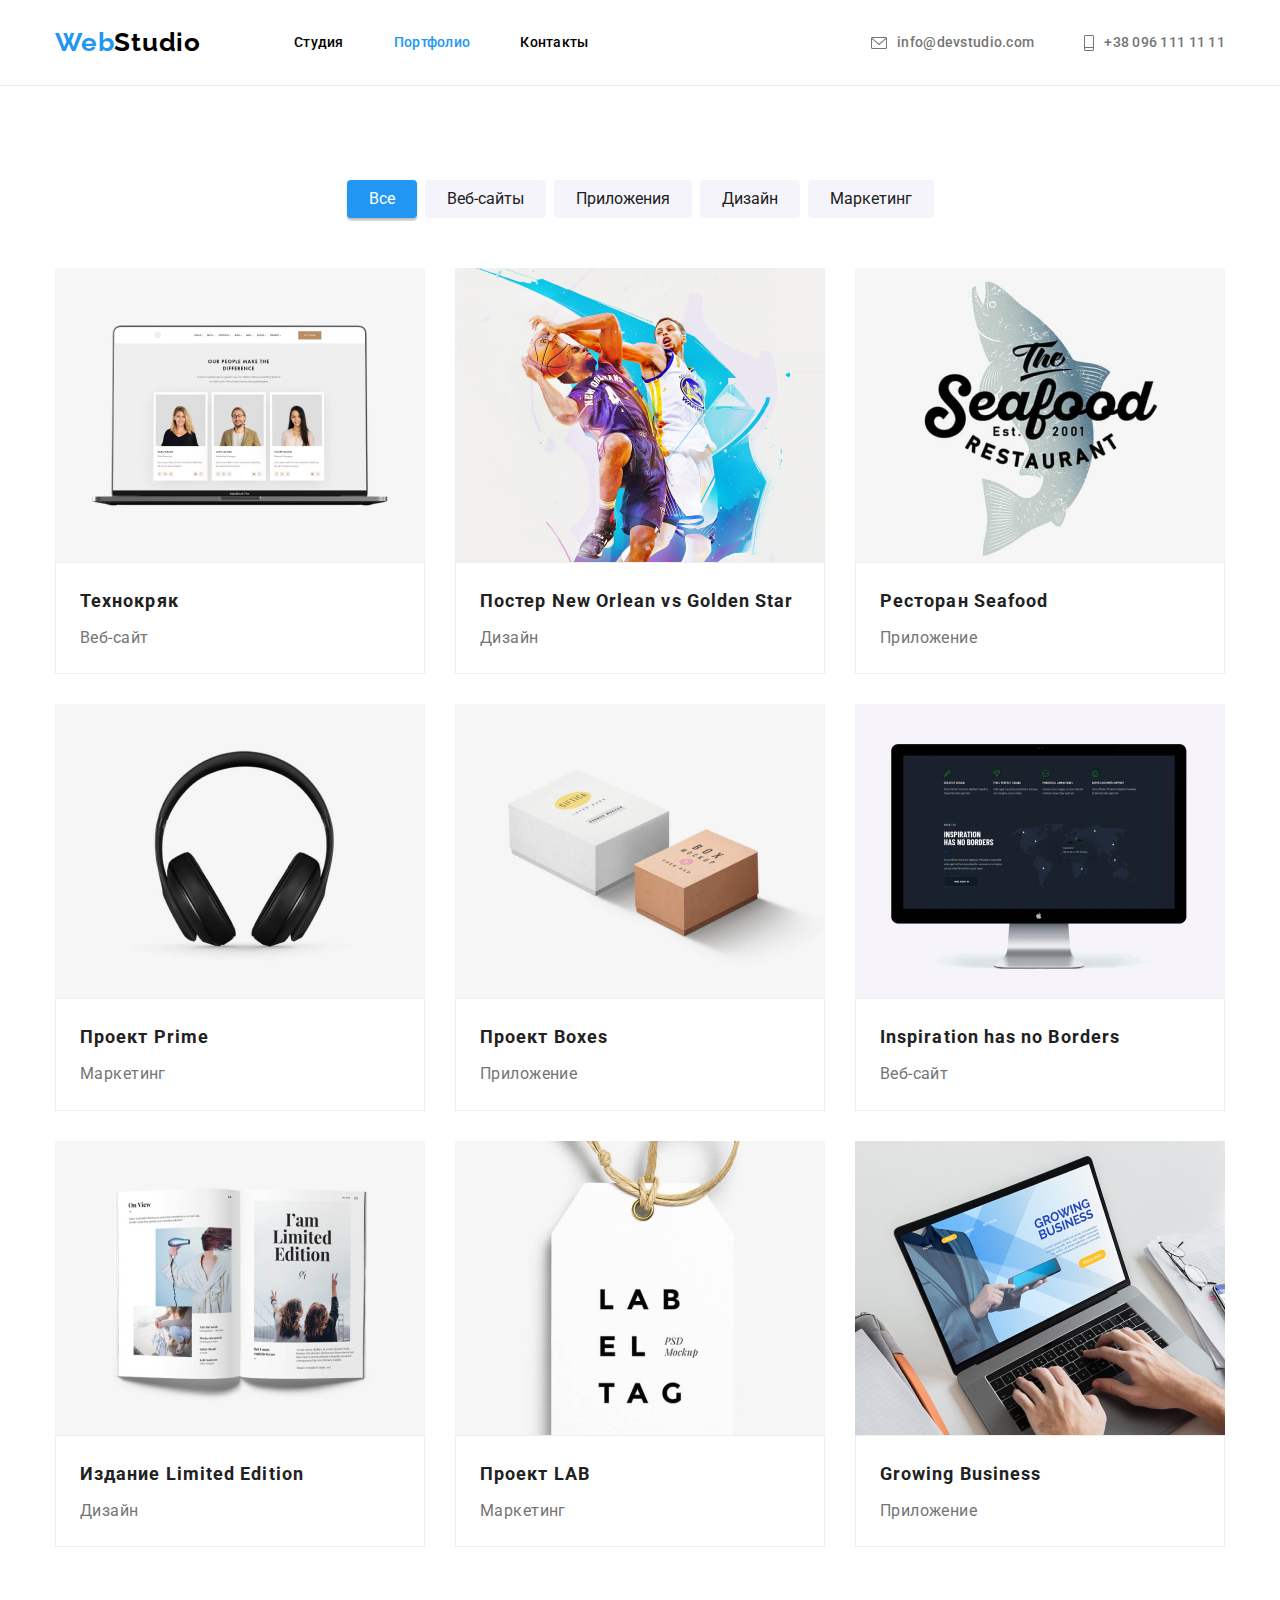
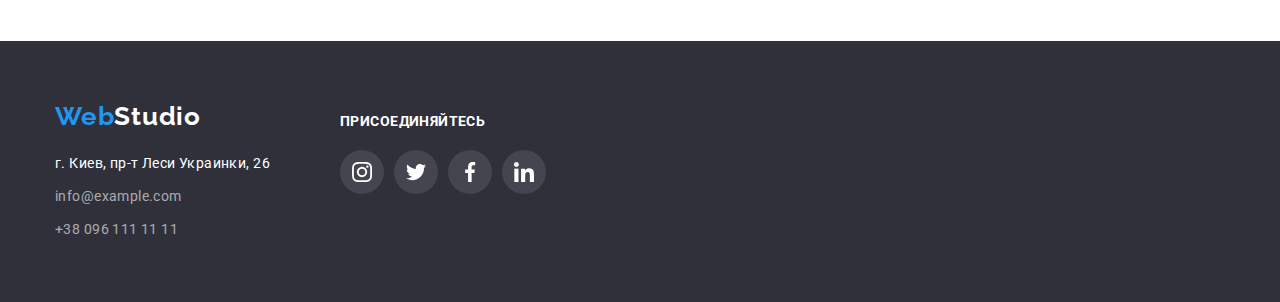
==== portfolio.html @ 5718f46b "Initial commit" ====
<!DOCTYPE html>
<html lang="ru">
  <head>
    <meta charset="UTF-8" />
    <meta http-equiv="X-UA-Compatible" content="IE=edge" />
    <meta name="viewport" content="width=device-width, initial-scale=1.0" />
    <title>Портфолио</title>
    <link rel="preconnect" href="https://fonts.googleapis.com" />
    <link rel="preconnect" href="https://fonts.gstatic.com" crossorigin />
    <link
      href="https://fonts.googleapis.com/css2?family=Raleway:wght@700&family=Roboto:wght@400;500;700;900&display=swap"
      rel="stylesheet"
    />
    <link rel="stylesheet" href="./css/modern-normalize-main/modern-normalize.css" />
    <link rel="stylesheet" href="./css/styles.css" />
  </head>
  <body>
    <header class="page-header">
      <div class="container">
        <div class="nav-container">
          <nav class="header-nav">
            <a class="logo-link" href="./index.html">Web<span class="logo-studio">Studio</span></a>
            <ul class="list-nav">
              <li class="item-nav-first"><a class="link-header" href="./index.html">Студия</a></li>
              <li class="item-nav">
                <a class="link-header current" href="./portfolio.html">Портфолио</a>
              </li>
              <li class="item-nav"><a class="link-header" href="/">Контакты</a></li>
            </ul>
          </nav>
          <ul class="list-contact">
            <li class="item-contact-first">
              <a class="link-contact" href="emailto:info@devstudio.com">
                <svg class="contact-mail-icon">
                  <use href="./images/icons/icons.svg#icon-mail"></use>
                </svg>
                info@devstudio.com
              </a>
            </li>
            <li class="item-contact">
              <a class="link-contact" href="tel:+380961111111">
                <svg class="contact-phone-icon">
                  <use href="./images/icons/icons.svg#icon-phone"></use>
                </svg>
                +38 096 111 11 11</a
              >
            </li>
          </ul>
        </div>
      </div>
    </header>
    <main>
      <section class="section portfolio-section">
        <div class="container">
          <h1 class="visually-hidden">Наши Услуги</h1>
          <ul class="button-list">
            <li class="button-item">
              <button class="button-portfolio active" type="button">Все</button>
            </li>
            <li class="button-item">
              <button class="button-portfolio" type="button">Веб-сайты</button>
            </li>
            <li class="button-item">
              <button class="button-portfolio" type="button">Приложения</button>
            </li>
            <li class="button-item">
              <button class="button-portfolio" type="button">Дизайн</button>
            </li>
            <li class="button-item-last">
              <button class="button-portfolio" type="button">Маркетинг</button>
            </li>
          </ul>
          <ul class="service">
            <li class="service-card">
              <a  class="servise-card-button" href="">
                <img
                  class="image img-service"
                  src="./images/persh.jpg"
                  alt="techno_kriak"
                  width="370"
                  height="294"
                />
                <div class="service-description">
                  <h2 class="service-title">Технокряк</h2>
                  <p class="service-text">Веб-сайт</p>
                </div>
              </a>
            </li>

            <li class="service-card">
              <a  class="servise-card-button" href="">
                <img
                  class="image img-service"
                  src="./images/drugii.jpg"
                  alt="poster"
                  width="370"
                  height="294"
                />
                <div class="service-description">
                  <h2 class="service-title">Постер New Orlean vs Golden Star</h2>
                  <p class="service-text">Дизайн</p>
                </div>
              </a>
            </li>

            <li class="service-card">
              <a  class="servise-card-button" href="">
                <img
                  class="image img-service"
                  src="./images/tretii.jpg"
                  alt="restoran"
                  width="370"
                  height="294"
                />
                <div class="service-description">
                  <h2 class="service-title">Ресторан Seafood</h2>
                  <p class="service-text">Приложение</p>
                </div>
              </a>
            </li>

            <li class="service-card">
              <a  class="servise-card-button" href="">
                <img
                  class="image img-service"
                  src="./images/chetvert.jpg"
                  alt="prime"
                  width="370"
                  height="294"
                />
                <div class="service-description">
                  <h2 class="service-title">Проект Prime</h2>
                  <p class="service-text">Маркетинг</p>
                </div>
              </button>
            </li>

            <li class="service-card">
              <a  class="servise-card-button" href="">
                <img
                  class="image img-service"
                  src="./images/piatii.jpg"
                  alt="boxes"
                  width="370"
                  height="294"
                />
                <div class="service-description">
                  <h2 class="service-title">Проект Boxes</h2>
                  <p class="service-text">Приложение</p>
                </div>
              </a>
            </li>

            <li class="service-card">
              <a  class="servise-card-button" href="">
                <img
                  class="image img-service"
                  src="./images/shostii.jpg"
                  alt="web_site"
                  width="370"
                  height="294"
                />
                <div class="service-description">
                  <h2 class="service-title">Inspiration has no Borders</h2>
                  <p class="service-text">Веб-сайт</p>
                </div>
              </a>
            </li>

            <li class="service-card">
              <a  class="servise-card-button" href="">
                <img
                  class="image img-service"
                  src="./images/sim.jpg"
                  alt="magasine"
                  width="370"
                  height="294"
                />
                <div class="service-description">
                  <h2 class="service-title">Издание Limited Edition</h2>
                  <p class="service-text">Дизайн</p>
                </div>
              </a>
            </li>

            <li class="service-card">
              <a  class="servise-card-button" href="">
                <img
                  class="image img-service"
                  src="./images/osim.jpg"
                  alt="marketing"
                  width="370"
                  height="294"
                />
                <div class="service-description">
                  <h2 class="service-title">Проект LAB</h2>
                  <p class="service-text">Маркетинг</p>
                </div>
              </a>
            </li>

            <li class="service-card">
              <a  class="servise-card-button" href="">
                <img
                  class="image img-service"
                  src="./images/dev.jpg"
                  alt="app"
                  width="370"
                  height="294"
                />
                <div class="service-description">
                  <h2 class="service-title">Growing Business</h2>
                  <p class="service-text">Приложение</p>
                </div>
              </a>
            </li>
          </ul>
        </div>
      </section>
    </main>
    <footer>
      <div class="container">
        <div class="footer-section">
          <div class="adress-footer">
            <a class="logo-link" href="./index.html"
              >Web<span class="logo-studio-footer">Studio</span></a
            >
            <address>
              <ul class="footer-list">
                <li class="footer-item">
                  <a
                    class="footer-link addreses"
                    href="https://bit.ly/3pXMvUd"
                    target="_blank"
                    rel="noopener noreferrer"
                    >г. Киев, пр-т Леси Украинки, 26</a
                  >
                </li>
                <li class="footer-item">
                  <a class="footer-link" href="mailto:info@devstudio.com">info@example.com</a>
                </li>
                <li class="footer-item-contact">
                  <a class="footer-link" href="tel:+380961111111">+38 096 111 11 11</a>
                </li>
              </ul>
            </address>
          </div>
          <div class="footer-join">
            <p class="text-join">присоединяйтесь</p>
            <ul class="list-join-icon">
              <li class="item-join-icon-first">
                <a class="link-join-icon" href="">
                  <svg class="media-icon-join">
                    <use href="./images/icons/icons.svg#icon-instagram"></use>
                  </svg>
                </a>
              </li>
              <li class="item-join-icon">
                <a class="link-join-icon" href="">
                  <svg class="media-icon-join">
                    <use href="./images/icons/icons.svg#icon-twitter"></use>
                  </svg>
                </a>
              </li>
              <li class="item-join-icon">
                <a class="link-join-icon" href="">
                  <svg class="media-icon-join">
                    <use href="./images/icons/icons.svg#icon-facebook"></use>
                  </svg>
                </a>
              </li>
              <li class="item-join-icon">
                <a class="link-join-icon" href="">
                  <svg class="media-icon-join">
                    <use href="./images/icons/icons.svg#icon-linkedin"></use>
                  </svg>
                </a>
              </li>
            </ul>
          </div>
        </div>
      </div>
    </footer>
  </body>
</html>
---- css/styles.css ----
/* main */
:root {
    --primary-background-color: #ffffff;
    --secondary-background-color: #f5f4fa;
    --primary-text-color: #757575;
    --secondary-text-color: #212121;
    --accent: #2196f3;
    --button-hover: #188ce8;
    --logo-color: #000000;
    --invert-text-color: #ffffff;
    --third-text-color: rgba(255, 255, 255, 0.6);
    --third-background-color: #2f303a;
  }
body{
    background-color: var(--invert-text-color);
    font-family: 'Roboto', sans-serif;
    font-size: 14px;
    line-height: 1.2;
    letter-spacing: 0.03em;
}
.visually-hidden {
    position: absolute;
    width: 1px;
    height: 1px;
    margin: -1px;
    border: 0;
    padding: 0;
    
    white-space: nowrap;
    clip-path: inset(100%);
    clip: rect(0 0 0 0);
    overflow: hidden;
  }
  .container{
    width: 1200px;
    margin-left: auto;
    margin-right: auto;
    padding-left: 15px;
    padding-right: 15px;
  }
h1, h2, h3, h4, h5, h6, p {
	margin-top: 0;
}
.image {
	display: block;
	max-width: 100%;
	height: auto;
}
html {
	box-sizing: border-box;
}
*,
*::after,
*::before {
	box-sizing: inherit;
}
.section{
  padding-top: 94px;
  padding-bottom: 94px;
}
  /* header */
  header{
    border-bottom: 1px solid #ECECEC;
  }
  .nav-container{
    display: flex;
    align-items: center;
  }
  .header-nav{
    display: flex;
    margin: 0;
  }
.logo-link{
    font-family: 'Raleway';
    font-style: normal;
    font-weight: 700;
    font-size: 26px;
    line-height: 1.19;
    letter-spacing: 0.03em;
    color: var(--accent);
    text-decoration: none;
}
.logo-studio{
    color: var(--logo-color);
}
.list-nav{
  list-style: none;
  display: flex;
  margin: 0;
  margin-left: 93px;
  align-items: center;
  list-style: none;
	padding-left: 0;
}
.item-nav-first{
  margin: 0;
}
.item-nav{
  margin-left: 50px;
}
.item-nav .current {
  color: var(--accent);
}
.item-nav-first .current {
  color: var(--accent);
}
.link-header {
  text-decoration: none;
  color: var(--secondary-text-color);
  font-weight: 500;
  line-height: 1.5;
  letter-spacing: 0.02em;
	color: inherit;
  padding-top: 32px;
  padding-bottom: 32px;
}
.link-header:hover, 
.link-header:focus {
  color: var(--accent);
}
.list-contact{
  list-style: none;
	padding-left: 0;
	margin: 0;
  display: flex;
  margin-left: auto;
 }
.item-contact{
 margin-left: 50px;
}
.item-contact-first{
  margin-left: 0;
}

.link-contact{
  color:  var(--primary-text-color);
  line-height: 1.5;
  font-weight: 500;
  letter-spacing: 0.02em;
  text-decoration: none;
  padding-top: 32px;
  padding-bottom: 32px;
  display: flex;
  align-items: center;
}
.contact-mail-icon{
  width: 16px;
  height: 12px;
  fill: var(--primary-text-color) ;
  margin-right: 10px;
}
.contact-phone-icon{
  width: 10px;
  height: 16px;
  fill: var(--primary-text-color);
  margin-right: 10px;
}
.link-contact:hover .contact-mail-icon,
.link-contact:focus .contact-mail-icon{
  fill: var(--accent);
}
.link-contact:hover .contact-phone-icon,
.link-contact:focus .contact-phone-icon{
  fill: var(--accent);
}
.link-contact:hover,
.link-contact:focus {
  color: var(--accent);
}
/* studia */
.main-page {
    background-image: linear-gradient(to right, rgba(47, 48, 58, 0.4), rgba(47, 48, 58, 0.4)), url(../images/main1.jpg) ;
    height: 600px;
    max-width: 1600px;
    text-align: center;
    padding: 200px 0;
    margin: 0 auto;
    background-size: auto;


}
.main-title {
    font-weight: 900;
    font-size: 44px;
    line-height: 1.36;
    letter-spacing: 0.06em;
    text-transform: uppercase;
    color: var(--primary-background-color);
    margin-bottom: 30px; 
    margin-left: auto;
    margin-right: auto;
    width: 696px;
 
}
.support {
    background-color: var(--button-hover);
    box-shadow: 0px 4px 4px rgba(0, 0, 0, 0.15);
    font-size: 16px;
    line-height: 1.9;
    color: #FFFFFF;
    cursor: pointer;
    display: inline-block;
    text-align: center;
    justify-content: center;
    padding: 10px 32px ;
    letter-spacing: 0.06em;
    border-radius: 4px;
    border: 0;
    min-width: 13px;

}

.facts-list {
  list-style: none;
  display: flex;
  margin: 0;
  padding-left: 0;
  align-items: center;
  justify-content: space-between;
}
.facts-item{
  width: 270px;
}
.facts-item::before{
  content: " ";
  display: block;
  height: 120px;
  background-color: rgba(245, 244, 250, 1);
  background-position: center;
  background-repeat: no-repeat;
  background-size: 70px;
  border-radius: 4px;
  margin-bottom: 30px;
}
.facts-item:nth-child(1)::before{
  background-image: url(../images/antenna\ 1.png);
}
.facts-item:nth-child(2)::before{
  background-image: url(../images/clock\ 1.png);
}
.facts-item:nth-child(3)::before{
  background-image: url(../images/diagram\ 1.png);
}
.facts-item:nth-child(4)::before{
  background-image: url(../images/astro.png);
}

.facts-title {
    font-size: 14px;
    line-height: 1.1;
    text-transform: uppercase;
    color: var(--secondary-text-color);
    margin-bottom: 10px;
}
.facts-text{
    line-height: 1.71;
    color: var(--primary-text-color);
    margin: 0;
}
.presentation{
  padding-top: 0;
  text-align: center;
  align-items: center;
}
.section-title{
  margin-bottom: 50px;
  font-size: 36px;
  line-height: 1.2;
  text-align: center;
  color:var(--secondary-text-color);

}
.list-presentation{
  display: flex;
  text-decoration: none;
  padding-left: 0%;
  margin-top: -30px;
  margin-left: -30px;
  margin-bottom: 0;
}
.item-presentation{
  list-style: none;
  display: inline-block;
  margin-top: 30px;
  margin-left: 30px;
  flex-basis: calc((100% - 60px) / 3);
}
.team{
  text-align: center;
  align-items: center;
  background-color: var(--secondary-background-color);
  
}
.list-team{
  text-decoration: none;
  display: flex;
  padding-left: 0%;
  margin-top: -30px;
  margin-left: -30px;
  margin-bottom: 0;
}
.team-text{
  padding-top: 30px;
  padding-bottom: 30px;
}

.team-card{
    list-style: none;
    background: var(--primary-background-color);
    box-shadow: 0px 1px 3px rgba(0, 0, 0, 0.12), 0px 1px 1px rgba(0, 0, 0, 0.14),
      0px 2px 1px rgba(0, 0, 0, 0.2);
    border-radius: 0px 0px 4px 4px;
    display: inline-block;
    justify-content: space-between;
    margin-top: 30px;
    margin-left: 30px;
    flex-basis: calc((100% - 120px) / 4);
}
.team-name {
    font-weight: 500;
    font-size: 16px;
    line-height: 1.2;
    text-align: center;
    margin-bottom: 4px;
  }
  
.team-desc {
    font-size: 16px;
    line-height: 1.2;
    text-align: center;
    margin: 0;
    color: var(--primary-text-color);
    margin-bottom: 16px;
  }
  .list-team-icon{
    list-style: none;
    display: flex;
    padding-left: 0;
    margin: 0;
    justify-content: center;
}
  .media-icon-team{
    width: 20px;
    height: 20px;
    fill: #AFB1B8;
  }
  .item-team-icon-first{
    margin-left: 0;
  }
  .item-team-icon{
    margin-left: 10px;
  }
  .link-team-icon{
  display: flex;
  justify-content: center;
  align-items: center;
  width: 44px;
  height: 44px;
  background-color:  #FFFFFF;
  border-radius: 50%;
}
  .link-team-icon:hover .media-icon-team,
  .link-team-icon:focus .media-icon-team{
    background-color: var(--accent);
    fill: #FFFFFF;
  }
  .link-team-icon:hover,
  .link-team-icon:focus{
    background-color: var(--accent);
  }
.list-clients{
  display: flex;
  align-items: center;
  justify-content: center;
  list-style: none;
	padding-left: 0;
  margin: 0;
}
.item-clients{
  margin-left: 30px;
}
.item-clients-first{
  margin: 0;
}
.link-clients{
  border: 1px solid #AFB1B8;
  border-radius: 4px;
  background-color: var(--primary-background-color);
  display: flex;
  justify-content: center;
  align-items: center;
  width: 170px;
  height: 92px;
  

}
.link-clients:hover .icon-clients,
.link-clients:focus .icon-clients {
  cursor: pointer;
  fill: var(--accent);
}

.link-clients:hover,
.link-clients:focus
{
  cursor: pointer;
  border: 1px solid var(--accent);
}

.icon-clients{
  height: 60px;
  width: 106px;
  padding: 0;
  fill: #AFB1B8;
  background-color: var(--primary-background-color);
}

  /* footer */
  footer{
    background: var(--third-background-color);
    padding-top: 60px;
    padding-bottom: 60px;
    border-bottom: var(--accent);

  }
  .footer-section{
    display: inline-flex;
  }

  .logo-studio-footer{
    color: var(--invert-text-color);
  }
  address{
    font-style: normal;
    margin-top: 20px;
  }
  .footer-list{
    padding-left: 0;
    margin: 0;
    list-style: none;
  }
  .footer-item{
    list-style: none;
    margin-bottom: 9px;
  }
  .footer-item-contact{
    margin-bottom: 0;
  }
  .footer-link{
    text-decoration: none;
    line-height: 1.7;
    color:   rgba(255, 255, 255, 0.6);
  }
  .footer-link:hover,
  .footer-link:focus{
    color: var(--accent);
  }
.addreses{
  color: var(--invert-text-color);
}
.footer-join{
  list-style: none;
  margin-left: 70px;
  margin-top: 12px;
}
.list-join-icon{
  list-style: none;
  display: flex;
  padding-left: 0;
  margin: 0;

}
.text-join{
    font-weight: 700;
    line-height: 1.2; 
    color: var(--invert-text-color);
    margin-bottom: 20px;
    vertical-align: top;
    text-transform: uppercase;
}
.list-join-icon{
  display: flex;
}
.link-join-icon{
  display: flex;
  justify-content: center;
  align-items: center;
  width: 44px;
  height: 44px;
  background-color:  rgba(255, 255, 255, 0.1);
  border-radius: 50%;
}
.link-join-icon:hover,
.link-join-icon:focus{
  background-color: var(--accent);
}
.media-icon-join{
  width: 20px;
  height: 20px;
  fill: #FFFFFF;
}
.item-join-icon{
 margin-left: 10px;
}
.item-join-icon-first{
  margin-left: 0;
}

.link-join-icon:hover .media-icon-join,
.link-join-icon:focus .media-icon-join{
  background-color: var(--accent);
}

/* portfolio */
.button-list{
  display: flex;
  align-items: center;
  justify-content: center;
  list-style: none;
	padding-left: 0;
  margin: 0;
}
.button-item{
  list-style: none;
  display: inline-block;
  margin-right: 8px;
}
.button-item-last{
  margin-right: 0;
}
.button-portfolio{
    background: #F5F4FA;
    color: var(--secondary-text-color);
    font-size: 16px;
    line-height: 1.63;
    text-align: center; 
    cursor: pointer;
    border-radius: 4px;
    border: 0;
    padding: 6px 22px ;
    
}
.button-portfolio.active{
  background-color: var(--accent);
  color: var(--primary-background-color);
  box-shadow: 0px 3px 1px rgba(0, 0, 0, 0.1), 0px 1px 2px rgba(0, 0, 0, 0.08), 0px 2px 2px rgba(0, 0, 0, 0.12);
}
.button-portfolio:hover,
.button-portfolio:focus{
    background-color: var(--accent);
    color: var(--invert-text-color);
    box-shadow: 0px 3px 1px rgba(0, 0, 0, 0.1), 0px 1px 2px rgba(0, 0, 0, 0.08), 0px 2px 2px rgba(0, 0, 0, 0.12);
}
.service{
  display: flex;
  flex-wrap: wrap;
  padding-left: 0;
  margin-top: 50px;
  margin-bottom: 0;
  margin-left: 0;
  margin-right: -30px;
  margin-bottom: -30px;
}
.servise-card-button{
  cursor: pointer;
  background-color: var(--primary-background-color);
  border: none;
  padding: 0;
  text-decoration: none;
  display: block;
}
.servise-card-button:hover,
.servise-card-button:focus {
 box-shadow: 0px 1px 1px rgba(0, 0, 0, 0.12), 0px 4px 4px rgba(0, 0, 0, 0.06), 1px 4px 6px rgba(0, 0, 0, 0.16);
}
.servise-card-button:active {
  box-shadow: 0px 1px 1px rgba(0, 0, 0, 0.12), 0px 4px 4px rgba(0, 0, 0, 0.06), 1px 4px 6px rgba(0, 0, 0, 0.16);
}
.service-card {
  list-style: none;
  flex-basis: calc((100% - 90px) / 3);
  margin-right: 30px;
  margin-bottom: 30px;
  }
  .service-description{
    padding: 20px 24px;
    border: 1px solid #EEEEEE;
    justify-content: left;
  }
  .service-title {
    font-size: 18px;
    color: var(--secondary-text-color);
    line-height: 2;
    letter-spacing: 0.06em;
    margin-bottom: 4px;
  }
.service-text{
  color: var(--primary-text-color);
  font-size: 16px;
  line-height: 1.9;
  margin: 0;
}
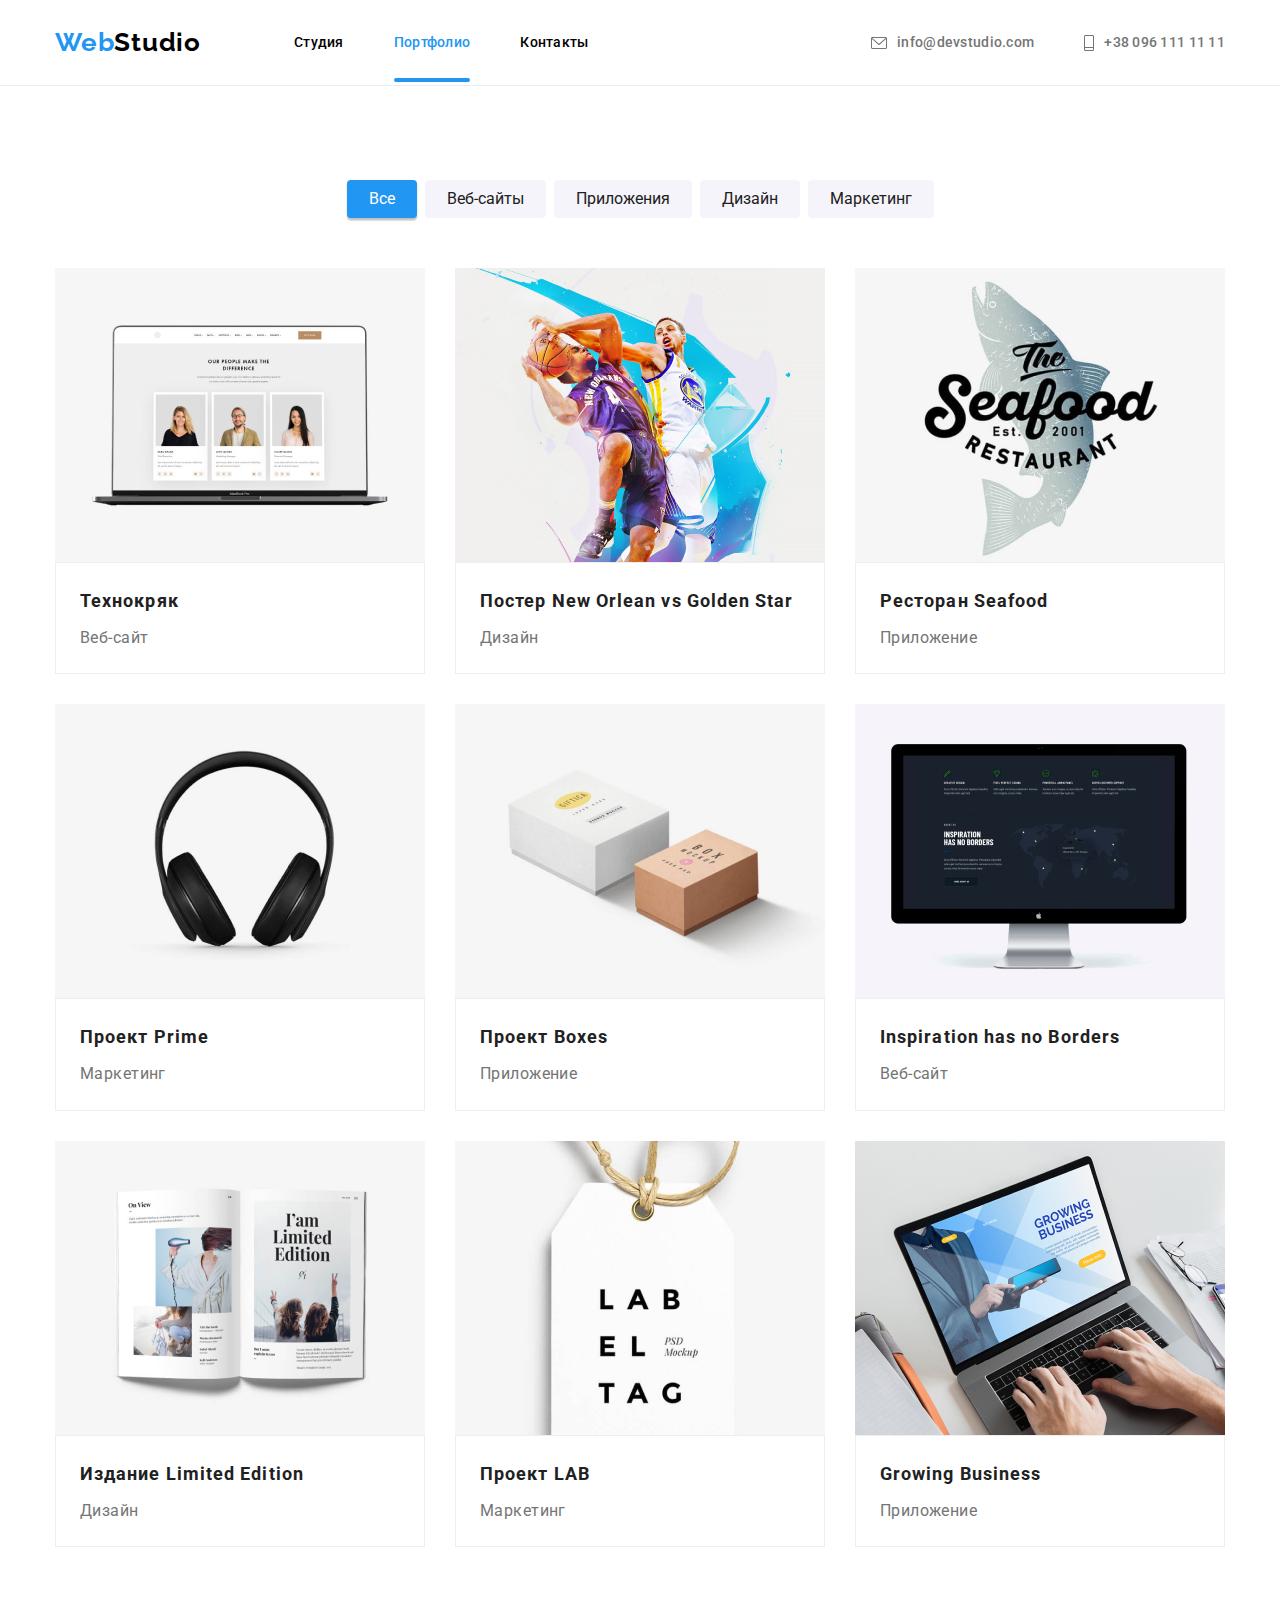
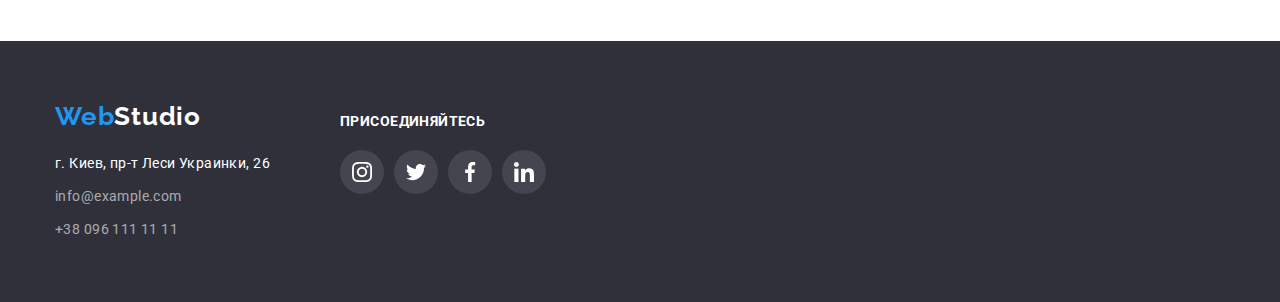
==== commit 4e252f31: "overlay, after, transition" ====
--- a/portfolio.html
+++ b/portfolio.html
@@ -73,6 +73,7 @@
           <ul class="service">
             <li class="service-card">
               <a  class="servise-card-button" href="">
+                <div class="image-overlay">
                 <img
                   class="image img-service"
                   src="./images/persh.jpg"
@@ -80,6 +81,10 @@
                   width="370"
                   height="294"
                 />
+                <div class="service-overlay">
+                  <p class="service-overlay-text"> Ресурс предлагает комплексные предложения с разным уровнем функционала и сервисов. Все это позволит посетителю получить исчерпывающие сведения о компании или частном лице.</p>
+                </div>
+              </div>
                 <div class="service-description">
                   <h2 class="service-title">Технокряк</h2>
                   <p class="service-text">Веб-сайт</p>
@@ -89,6 +94,7 @@
 
             <li class="service-card">
               <a  class="servise-card-button" href="">
+                <div class="image-overlay">
                 <img
                   class="image img-service"
                   src="./images/drugii.jpg"
@@ -96,6 +102,10 @@
                   width="370"
                   height="294"
                 />
+                <div class="service-overlay">
+                  <p class="service-overlay-text"> Ресурс предлагает комплексные предложения с разным уровнем функционала и сервисов. Все это позволит посетителю получить исчерпывающие сведения о компании или частном лице.</p>
+                </div>
+              </div>
                 <div class="service-description">
                   <h2 class="service-title">Постер New Orlean vs Golden Star</h2>
                   <p class="service-text">Дизайн</p>
@@ -105,6 +115,7 @@
 
             <li class="service-card">
               <a  class="servise-card-button" href="">
+                <div class="image-overlay">
                 <img
                   class="image img-service"
                   src="./images/tretii.jpg"
@@ -112,6 +123,10 @@
                   width="370"
                   height="294"
                 />
+                <div class="service-overlay">
+                  <p class="service-overlay-text"> Ресурс предлагает комплексные предложения с разным уровнем функционала и сервисов. Все это позволит посетителю получить исчерпывающие сведения о компании или частном лице.</p>
+                </div>
+              </div>
                 <div class="service-description">
                   <h2 class="service-title">Ресторан Seafood</h2>
                   <p class="service-text">Приложение</p>
@@ -121,6 +136,7 @@
 
             <li class="service-card">
               <a  class="servise-card-button" href="">
+                <div class="image-overlay">
                 <img
                   class="image img-service"
                   src="./images/chetvert.jpg"
@@ -128,6 +144,10 @@
                   width="370"
                   height="294"
                 />
+                <div class="service-overlay">
+                  <p class="service-overlay-text"> Ресурс предлагает комплексные предложения с разным уровнем функционала и сервисов. Все это позволит посетителю получить исчерпывающие сведения о компании или частном лице.</p>
+                </div>
+              </div>
                 <div class="service-description">
                   <h2 class="service-title">Проект Prime</h2>
                   <p class="service-text">Маркетинг</p>
@@ -137,6 +157,7 @@
 
             <li class="service-card">
               <a  class="servise-card-button" href="">
+                <div class="image-overlay">
                 <img
                   class="image img-service"
                   src="./images/piatii.jpg"
@@ -144,6 +165,10 @@
                   width="370"
                   height="294"
                 />
+                <div class="service-overlay">
+                  <p class="service-overlay-text"> Ресурс предлагает комплексные предложения с разным уровнем функционала и сервисов. Все это позволит посетителю получить исчерпывающие сведения о компании или частном лице.</p>
+                </div>
+              </div>
                 <div class="service-description">
                   <h2 class="service-title">Проект Boxes</h2>
                   <p class="service-text">Приложение</p>
@@ -153,6 +178,7 @@
 
             <li class="service-card">
               <a  class="servise-card-button" href="">
+                <div class="image-overlay">
                 <img
                   class="image img-service"
                   src="./images/shostii.jpg"
@@ -160,6 +186,10 @@
                   width="370"
                   height="294"
                 />
+                <div class="service-overlay">
+                  <p class="service-overlay-text"> Ресурс предлагает комплексные предложения с разным уровнем функционала и сервисов. Все это позволит посетителю получить исчерпывающие сведения о компании или частном лице.</p>
+                </div>
+              </div>
                 <div class="service-description">
                   <h2 class="service-title">Inspiration has no Borders</h2>
                   <p class="service-text">Веб-сайт</p>
@@ -169,6 +199,7 @@
 
             <li class="service-card">
               <a  class="servise-card-button" href="">
+                <div class="image-overlay">
                 <img
                   class="image img-service"
                   src="./images/sim.jpg"
@@ -176,6 +207,10 @@
                   width="370"
                   height="294"
                 />
+                <div class="service-overlay">
+                  <p class="service-overlay-text"> Ресурс предлагает комплексные предложения с разным уровнем функционала и сервисов. Все это позволит посетителю получить исчерпывающие сведения о компании или частном лице.</p>
+                </div>
+              </div>
                 <div class="service-description">
                   <h2 class="service-title">Издание Limited Edition</h2>
                   <p class="service-text">Дизайн</p>
@@ -185,6 +220,7 @@
 
             <li class="service-card">
               <a  class="servise-card-button" href="">
+                <div class="image-overlay">
                 <img
                   class="image img-service"
                   src="./images/osim.jpg"
@@ -192,6 +228,10 @@
                   width="370"
                   height="294"
                 />
+                <div class="service-overlay">
+                  <p class="service-overlay-text"> Ресурс предлагает комплексные предложения с разным уровнем функционала и сервисов. Все это позволит посетителю получить исчерпывающие сведения о компании или частном лице.</p>
+                </div>
+              </div>
                 <div class="service-description">
                   <h2 class="service-title">Проект LAB</h2>
                   <p class="service-text">Маркетинг</p>
@@ -201,6 +241,7 @@
 
             <li class="service-card">
               <a  class="servise-card-button" href="">
+                <div class="image-overlay">
                 <img
                   class="image img-service"
                   src="./images/dev.jpg"
@@ -208,6 +249,10 @@
                   width="370"
                   height="294"
                 />
+                <div class="service-overlay">
+                  <p class="service-overlay-text"> Ресурс предлагает комплексные предложения с разным уровнем функционала и сервисов. Все это позволит посетителю получить исчерпывающие сведения о компании или частном лице.</p>
+                </div>
+              </div>
                 <div class="service-description">
                   <h2 class="service-title">Growing Business</h2>
                   <p class="service-text">Приложение</p>
--- a/css/styles.css
+++ b/css/styles.css
@@ -1,4 +1,6 @@
 /* main */
+
+
 :root {
     --primary-background-color: #ffffff;
     --secondary-background-color: #f5f4fa;
@@ -58,7 +60,11 @@
   padding-top: 94px;
   padding-bottom: 94px;
 }
+
+
   /* header */
+
+
   header{
     border-bottom: 1px solid #ECECEC;
   }
@@ -111,12 +117,29 @@
   line-height: 1.5;
   letter-spacing: 0.02em;
 	color: inherit;
+  position: relative;
   padding-top: 32px;
   padding-bottom: 32px;
+  transition-property: color ;
+  transition-duration: 250ms;
+  transition-timing-function: cubic-bezier(0.4, 0, 0.2, 1);
 }
 .link-header:hover, 
 .link-header:focus {
   color: var(--accent);
+
+}
+.current::after{
+  content: "";
+  position: absolute;
+  bottom: 0;
+  left: 0;
+  display: block;
+  width: 100%;
+  height: 4px;
+  border-radius: 2px;
+  background-color: var(--accent);
+
 }
 .list-contact{
   list-style: none;
@@ -131,7 +154,6 @@
 .item-contact-first{
   margin-left: 0;
 }
-
 .link-contact{
   color:  var(--primary-text-color);
   line-height: 1.5;
@@ -142,18 +164,27 @@
   padding-bottom: 32px;
   display: flex;
   align-items: center;
+  transition-property: color ;
+  transition-duration: 250ms;
+  transition-timing-function: cubic-bezier(0.4, 0, 0.2, 1);
 }
 .contact-mail-icon{
   width: 16px;
   height: 12px;
   fill: var(--primary-text-color) ;
   margin-right: 10px;
+  transition-property: fill ;
+  transition-duration: 250ms;
+  transition-timing-function: cubic-bezier(0.4, 0, 0.2, 1);
 }
 .contact-phone-icon{
   width: 10px;
   height: 16px;
   fill: var(--primary-text-color);
   margin-right: 10px;
+  transition-property: fill ;
+  transition-duration: 250ms;
+  transition-timing-function: cubic-bezier(0.4, 0, 0.2, 1);
 }
 .link-contact:hover .contact-mail-icon,
 .link-contact:focus .contact-mail-icon{
@@ -167,7 +198,14 @@
 .link-contact:focus {
   color: var(--accent);
 }
+
+
 /* studia */
+
+
+/*main-page*/
+
+
 .main-page {
     background-image: linear-gradient(to right, rgba(47, 48, 58, 0.4), rgba(47, 48, 58, 0.4)), url(../images/main1.jpg) ;
     height: 600px;
@@ -176,8 +214,6 @@
     padding: 200px 0;
     margin: 0 auto;
     background-size: auto;
-
-
 }
 .main-title {
     font-weight: 900;
@@ -190,7 +226,6 @@
     margin-left: auto;
     margin-right: auto;
     width: 696px;
- 
 }
 .support {
     background-color: var(--button-hover);
@@ -210,6 +245,10 @@
 
 }
 
+
+/*fact-section*/
+
+
 .facts-list {
   list-style: none;
   display: flex;
@@ -244,7 +283,6 @@
 .facts-item:nth-child(4)::before{
   background-image: url(../images/astro.png);
 }
-
 .facts-title {
     font-size: 14px;
     line-height: 1.1;
@@ -257,6 +295,11 @@
     color: var(--primary-text-color);
     margin: 0;
 }
+
+
+/*presentation-section*/
+
+
 .presentation{
   padding-top: 0;
   text-align: center;
@@ -285,6 +328,11 @@
   margin-left: 30px;
   flex-basis: calc((100% - 60px) / 3);
 }
+
+
+/*team-section*/
+
+
 .team{
   text-align: center;
   align-items: center;
@@ -303,7 +351,6 @@
   padding-top: 30px;
   padding-bottom: 30px;
 }
-
 .team-card{
     list-style: none;
     background: var(--primary-background-color);
@@ -323,7 +370,6 @@
     text-align: center;
     margin-bottom: 4px;
   }
-  
 .team-desc {
     font-size: 16px;
     line-height: 1.2;
@@ -343,6 +389,9 @@
     width: 20px;
     height: 20px;
     fill: #AFB1B8;
+    transition-property: fill, background-color ;
+    transition-duration: 250ms;
+    transition-timing-function: cubic-bezier(0.4, 0, 0.2, 1);
   }
   .item-team-icon-first{
     margin-left: 0;
@@ -358,6 +407,9 @@
   height: 44px;
   background-color:  #FFFFFF;
   border-radius: 50%;
+  transition-property: background-color ;
+  transition-duration: 250ms;
+  transition-timing-function: cubic-bezier(0.4, 0, 0.2, 1);
 }
   .link-team-icon:hover .media-icon-team,
   .link-team-icon:focus .media-icon-team{
@@ -368,6 +420,11 @@
   .link-team-icon:focus{
     background-color: var(--accent);
   }
+
+
+  /*clients-section*/
+
+
 .list-clients{
   display: flex;
   align-items: center;
@@ -391,6 +448,9 @@
   align-items: center;
   width: 170px;
   height: 92px;
+  transition-property: border ;
+  transition-duration: 250ms;
+  transition-timing-function: cubic-bezier(0.4, 0, 0.2, 1);
   
 
 }
@@ -399,23 +459,27 @@
   cursor: pointer;
   fill: var(--accent);
 }
-
 .link-clients:hover,
 .link-clients:focus
 {
   cursor: pointer;
   border: 1px solid var(--accent);
 }
-
 .icon-clients{
   height: 60px;
   width: 106px;
   padding: 0;
   fill: #AFB1B8;
   background-color: var(--primary-background-color);
-}
+  transition-property: fill, background-color ;
+  transition-duration: 250ms;
+  transition-timing-function: cubic-bezier(0.4, 0, 0.2, 1);
+}
+
 
   /* footer */
+
+
   footer{
     background: var(--third-background-color);
     padding-top: 60px;
@@ -426,7 +490,6 @@
   .footer-section{
     display: inline-flex;
   }
-
   .logo-studio-footer{
     color: var(--invert-text-color);
   }
@@ -450,6 +513,9 @@
     text-decoration: none;
     line-height: 1.7;
     color:   rgba(255, 255, 255, 0.6);
+    transition-property: color ;
+    transition-duration: 250ms;
+    transition-timing-function: cubic-bezier(0.4, 0, 0.2, 1);
   }
   .footer-link:hover,
   .footer-link:focus{
@@ -489,6 +555,9 @@
   height: 44px;
   background-color:  rgba(255, 255, 255, 0.1);
   border-radius: 50%;
+  transition-property: background-color ;
+  transition-duration: 250ms;
+  transition-timing-function: cubic-bezier(0.4, 0, 0.2, 1);
 }
 .link-join-icon:hover,
 .link-join-icon:focus{
@@ -498,6 +567,9 @@
   width: 20px;
   height: 20px;
   fill: #FFFFFF;
+  transition-property: fill, background-color ;
+  transition-duration: 250ms;
+  transition-timing-function: cubic-bezier(0.4, 0, 0.2, 1);
 }
 .item-join-icon{
  margin-left: 10px;
@@ -505,13 +577,18 @@
 .item-join-icon-first{
   margin-left: 0;
 }
-
 .link-join-icon:hover .media-icon-join,
 .link-join-icon:focus .media-icon-join{
   background-color: var(--accent);
 }
 
+
 /* portfolio */
+
+
+/*button-section*/
+
+
 .button-list{
   display: flex;
   align-items: center;
@@ -538,6 +615,9 @@
     border-radius: 4px;
     border: 0;
     padding: 6px 22px ;
+    transition-property: color, box-shadow, background-color ;
+    transition-duration: 250ms;
+    transition-timing-function: cubic-bezier(0.4, 0, 0.2, 1);
     
 }
 .button-portfolio.active{
@@ -551,6 +631,10 @@
     color: var(--invert-text-color);
     box-shadow: 0px 3px 1px rgba(0, 0, 0, 0.1), 0px 1px 2px rgba(0, 0, 0, 0.08), 0px 2px 2px rgba(0, 0, 0, 0.12);
 }
+
+/*service-section*/
+
+
 .service{
   display: flex;
   flex-wrap: wrap;
@@ -568,7 +652,39 @@
   padding: 0;
   text-decoration: none;
   display: block;
-}
+  transition-property: box-shadow ;
+  transition-duration: 250ms;
+  transition-timing-function: cubic-bezier(0.4, 0, 0.2, 1);
+}
+
+.image-overlay{
+  position: relative;
+  overflow: hidden;
+}
+.service-overlay{
+  width: 100%;
+  height: 100%;
+  padding: 63px 24px;
+  background-color: rgba(33, 150, 243, 0.9);
+  position: absolute;
+  top: 0;
+  left: 0;
+  transform: translateY(100%);
+  transition-property: transform;
+  transition-duration: 250ms;
+}
+.service-overlay-text{
+  color: var(--invert-text-color);
+  font-weight: 400;
+  font-size: 18px;
+  line-height: 1.56;
+}
+
+.servise-card-button:hover .service-overlay,
+.servise-card-button:focus .service-overlay {
+  transform: translateY(0);
+}
+
 .servise-card-button:hover,
 .servise-card-button:focus {
  box-shadow: 0px 1px 1px rgba(0, 0, 0, 0.12), 0px 4px 4px rgba(0, 0, 0, 0.06), 1px 4px 6px rgba(0, 0, 0, 0.16);
@@ -599,4 +715,54 @@
   font-size: 16px;
   line-height: 1.9;
   margin: 0;
+}
+
+
+/*Modal*/
+
+
+.backdrop{
+  position: fixed;
+  transition: opacity;
+  transition-duration: 2500ms;
+  transition-timing-function: cubic-bezier(0.4, 0, 0.2, 1);
+  top: 0;
+  left: 0;
+  width: 100%;
+  height: 100%;
+  background-color: rgba(0, 0, 0, 0.2) ;
+}
+.modal{
+  position: absolute;
+  top: 50%;
+  left: 50%;
+  transform: translate(-50%, -50%);
+  width: 528px;
+  min-height: 581px;
+  background-color: var(--primary-background-color);
+  border-radius: 4px;
+  box-shadow: 0px 1px 1px rgba(0, 0, 0, 0.2), 0px 2px 1px rgba(0, 0, 0, 0.14), 0px 1px 3px rgba(0, 0, 0, 0.12);
+  transition: cubic-bezier(0.175, 0.885, 0.32, 1.275);
+  transition-duration: 2500ms;
+  transition-timing-function: cubic-bezier(0.175, 0.885, 0.32, 1.275);
+  
+}
+
+.button-close{
+  position: absolute;
+  top: 8px;
+  right: 8px;
+  border-radius: 0ch;
+  border: 0;
+  background-color: var(--invert-text-color);
+  padding: 0;
+}
+.button-close:hover,
+.button-close:focus {
+ cursor: pointer;
+}
+.is-hidden{
+  opacity: 0;
+  visibility: hidden;
+  pointer-events: none;
 }